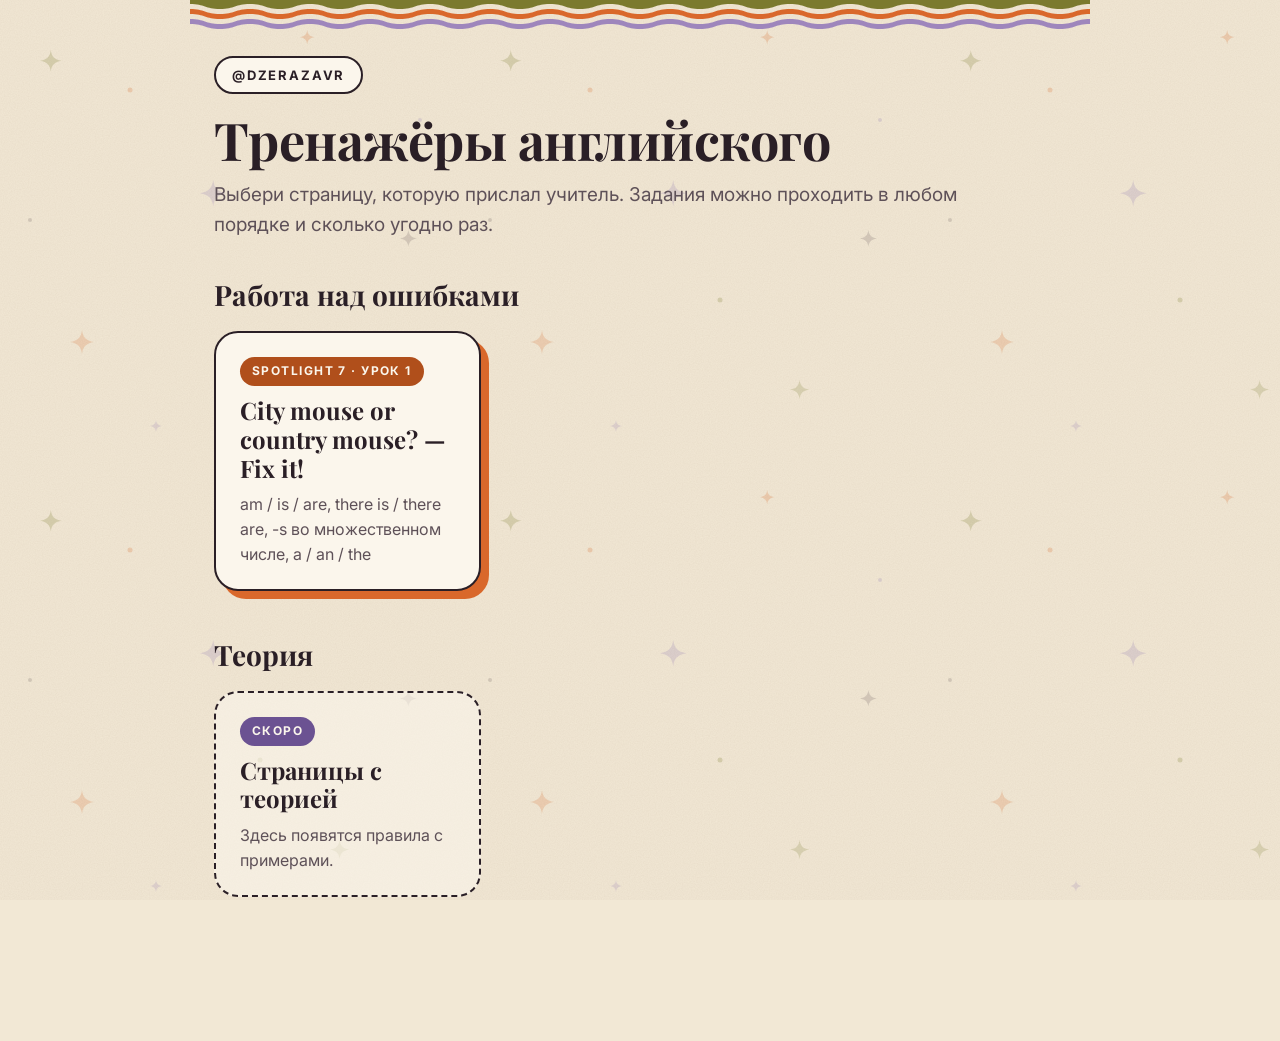
==== index.html @ 7f0722b9 "Тренажёры английского: урок 1, отслеживание в Google Таблицу, дашборд учителя" ====
<!doctype html>
<html lang="ru">
<head>
  <meta charset="utf-8">
  <meta name="viewport" content="width=device-width, initial-scale=1">
  <title>Тренажёры английского · @dzerazavr</title>
  <link rel="preconnect" href="https://fonts.googleapis.com">
  <link rel="preconnect" href="https://fonts.gstatic.com" crossorigin>
  <link href="https://fonts.googleapis.com/css2?family=Inter:wght@400;500;600;700&family=Playfair+Display:ital,wght@0,700;1,600&display=swap" rel="stylesheet">
  <link rel="stylesheet" href="assets/css/theme.css">
</head>
<body>
  <main class="wrap">
    <header class="page-head">
      <div class="page-head__top">
        <span class="kicker">@dzerazavr</span>
      </div>
      <h1 class="page-title">Тренажёры английского</h1>
      <p class="page-sub">Выбери страницу, которую прислал учитель. Задания можно проходить в любом порядке и сколько угодно раз.</p>
    </header>

    <h2 class="section-title">Работа над ошибками</h2>
    <div class="tiles">
      <a class="tile" data-color="orange" href="lessons/spotlight7-u01-errors/">
        <span class="tile__tag">Spotlight 7 · Урок 1</span>
        <h3 class="tile__title">City mouse or country mouse? — Fix it!</h3>
        <p class="tile__text">am / is / are, there is / there are, -s во множественном числе, a / an / the</p>
      </a>
    </div>

    <h2 class="section-title">Теория</h2>
    <div class="tiles">
      <div class="tile tile--soon" data-color="lavender">
        <span class="tile__tag">Скоро</span>
        <h3 class="tile__title">Страницы с теорией</h3>
        <p class="tile__text">Здесь появятся правила с примерами.</p>
      </div>
    </div>
  </main>

  <script>
    // ссылки каталога сохраняют ?s=…&n=…, чтобы ученик не терялся
    (function () {
      if (!location.search) return;
      document.querySelectorAll('a.tile').forEach(function (a) {
        a.href = a.getAttribute('href') + location.search;
      });
    })();
  </script>
</body>
</html>
---- assets/css/theme.css ----
/* ==========================================================================
   theme.css — общий дизайн «Whimsical Retro» для тренажёров и дашборда
   Палитра: кремовая бумага, олива, жжёный оранжевый, лаванда, бордо, охра,
   тёмно-сливовый текст. Мотивы: искры-звёздочки, волнистые полосы, пухлые звёзды.
   Подключение в <head>:
   <link rel="preconnect" href="https://fonts.googleapis.com">
   <link rel="preconnect" href="https://fonts.gstatic.com" crossorigin>
   <link href="https://fonts.googleapis.com/css2?family=Inter:wght@400;500;600;700&family=Playfair+Display:ital,wght@0,700;1,600&display=swap" rel="stylesheet">
   Цвет упражнения: data-color = olive | orange | lavender | berry | mustard
   ========================================================================== */

:root {
  /* бумага и текст */
  --bg: #F2E8D5;
  --paper: #FBF6EC;
  --cream: #EADFC7;          /* подложки: банк слов, карточки на дашборде */
  --line: #D6C7A8;
  --ink: #2A1F26;            /* тёмно-сливовый вместо чёрного */
  --ink-soft: #5E5158;

  /* палитра: основной / глубокий (для текста и плашек) / светлый / тёмный текст на светлом */
  --olive: #7B7A2E;      --olive-deep: #5C5C1F;      --olive-tint: #E5E3C4;      --olive-ink: #43441A;
  --orange: #D9682B;     --orange-deep: #B04F1B;     --orange-tint: #F6DAC6;     --orange-ink: #8A3A12;
  --lavender: #9E86BC;   --lavender-deep: #6B5292;   --lavender-tint: #E7DFF0;   --lavender-ink: #4E3A70;
  --berry: #7E2335;      --berry-deep: #7E2335;      --berry-tint: #F1D5D8;      --berry-ink: #6A1C2C;
  --mustard: #D49A2A;    --mustard-deep: #C8891E;    --mustard-tint: #F6E5BC;    --mustard-ink: #74500E;
  --pink: #E9A3B0;
  --butter: #E5D266;

  /* формы и шрифты */
  --radius-card: 26px;
  --radius-chip: 14px;
  --font-head: 'Playfair Display', Georgia, 'Times New Roman', serif;
  --font-body: 'Inter', system-ui, -apple-system, 'Segoe UI', Roboto, sans-serif;
  --fs-body: 19px;
  --fs-task: 21px;
  --ease: cubic-bezier(.2, .8, .2, 1);

  /* цвет текущего упражнения (переопределяется через data-color) */
  --c: var(--olive);
  --c-deep: var(--olive-deep);
  --c-tint: var(--olive-tint);
  --c-text: var(--olive-deep);
  --tab-ink: #FBF6EC;

  /* искры-звёздочки и пухлая звезда (используются в фоне и значках) */
  --sparkle: url("data:image/svg+xml,%3Csvg xmlns='http://www.w3.org/2000/svg' viewBox='0 0 24 24'%3E%3Cpath fill='%23FBF6EC' d='M12 0c.9 7.4 4.1 10.6 12 12-7.9 1.4-11.1 4.6-12 12-.9-7.4-4.1-10.6-12-12 7.9-1.4 11.1-4.6 12-12z'/%3E%3C/svg%3E");
}

*, *::before, *::after { box-sizing: border-box; }
[hidden] { display: none !important; }
html { -webkit-text-size-adjust: 100%; scroll-behavior: smooth; }

body {
  margin: 0;
  min-height: 100vh;
  background-color: var(--bg);
  color: var(--ink);
  font: 400 var(--fs-body)/1.55 var(--font-body);
  overflow-x: hidden;
  -webkit-font-smoothing: antialiased;
}

/* искры-звёздочки по фону */
body::before {
  content: "";
  position: fixed;
  inset: 0;
  z-index: -2;
  pointer-events: none;
  opacity: .5;
  background-size: 460px 460px;
  background-image: url("data:image/svg+xml,%3Csvg xmlns='http://www.w3.org/2000/svg' width='460' height='460'%3E%3Cdefs%3E%3Cpath id='s' d='M12 0c.9 7.4 4.1 10.6 12 12-7.9 1.4-11.1 4.6-12 12-.9-7.4-4.1-10.6-12-12 7.9-1.4 11.1-4.6 12-12z'/%3E%3C/defs%3E%3Cuse href='%23s' fill='%237B7A2E' fill-opacity='.45' transform='translate(40 50) scale(.9)'/%3E%3Cuse href='%23s' fill='%23D9682B' fill-opacity='.45' transform='translate(300 30) scale(.6)'/%3E%3Cuse href='%23s' fill='%239E86BC' fill-opacity='.5' transform='translate(200 180) scale(1.1)'/%3E%3Cuse href='%23s' fill='%232A1F26' fill-opacity='.3' transform='translate(400 230) scale(.7)'/%3E%3Cuse href='%23s' fill='%23D9682B' fill-opacity='.4' transform='translate(70 330) scale(1)'/%3E%3Cuse href='%23s' fill='%237B7A2E' fill-opacity='.4' transform='translate(330 380) scale(.8)'/%3E%3Cuse href='%23s' fill='%239E86BC' fill-opacity='.45' transform='translate(150 420) scale(.5)'/%3E%3Ccircle cx='130' cy='90' r='2.5' fill='%23D9682B' fill-opacity='.45'/%3E%3Ccircle cx='260' cy='300' r='2.5' fill='%237B7A2E' fill-opacity='.45'/%3E%3Ccircle cx='420' cy='120' r='2' fill='%239E86BC' fill-opacity='.5'/%3E%3Ccircle cx='30' cy='220' r='2' fill='%232A1F26' fill-opacity='.3'/%3E%3C/svg%3E");
}

/* зернистость бумаги */
body::after {
  content: "";
  position: fixed;
  inset: 0;
  z-index: -1;
  pointer-events: none;
  opacity: .18;
  mix-blend-mode: multiply;
  background-image: url("data:image/svg+xml,%3Csvg xmlns='http://www.w3.org/2000/svg' width='200' height='200'%3E%3Cfilter id='n'%3E%3CfeTurbulence type='fractalNoise' baseFrequency='.85' numOctaves='2' stitchTiles='stitch'/%3E%3CfeColorMatrix values='0 0 0 0 .35 0 0 0 0 .28 0 0 0 0 .2 0 0 0 .55 0'/%3E%3C/filter%3E%3Crect width='200' height='200' filter='url(%23n)'/%3E%3C/svg%3E");
}

h1, h2, h3, h4 { font-family: var(--font-head); font-weight: 700; line-height: 1.15; margin: 0 0 .5em; }
a { color: var(--lavender-deep); }
p { margin: 0 0 .8em; }
code { font-size: .85em; }

:focus-visible { outline: 3px solid var(--lavender-deep); outline-offset: 3px; border-radius: 6px; }

.sr-only {
  position: absolute; width: 1px; height: 1px; padding: 0; margin: -1px;
  overflow: hidden; clip: rect(0 0 0 0); white-space: nowrap; border: 0;
}
.muted { color: var(--ink-soft); }
.small { font-size: 15px; }

/* ---------- каркас страницы ---------- */

.wrap { max-width: 900px; margin: 0 auto; padding: 0 24px 96px; }
.wrap--wide { max-width: 1180px; }

.page-head { margin-bottom: 24px; }
/* волнистые полосы сверху страницы */
.page-head::before {
  content: "";
  display: block;
  height: 30px;
  margin: 0 -24px 26px;
  background-size: 120px 30px;
  background-repeat: repeat-x;
  background-image: url("data:image/svg+xml,%3Csvg xmlns='http://www.w3.org/2000/svg' width='120' height='30'%3E%3Cpath d='M0 0h120v4c-15 0-15 5-30 5S75 4 60 4 45 9 30 9 15 4 0 4z' fill='%237B7A2E'/%3E%3Cpath d='M0 9c15 0 15 5 30 5s15-5 30-5 15 5 30 5 15-5 30-5v5c-15 0-15 5-30 5s-15-5-30-5-15 5-30 5S15 14 0 14z' fill='%23D9682B'/%3E%3Cpath d='M0 19c15 0 15 5 30 5s15-5 30-5 15 5 30 5 15-5 30-5v5c-15 0-15 5-30 5s-15-5-30-5-15 5-30 5S15 24 0 24z' fill='%239E86BC'/%3E%3C/svg%3E");
}
.page-head__top {
  display: flex; justify-content: space-between; align-items: center;
  gap: 12px; flex-wrap: wrap; margin-bottom: 18px;
}
.kicker {
  display: inline-flex; align-items: center; gap: 8px;
  font-size: 13px; font-weight: 700; letter-spacing: .14em; text-transform: uppercase;
  color: var(--ink);
  padding: 7px 16px;
  background: var(--paper);
  border: 2px solid var(--ink);
  border-radius: 999px;
}
.hello {
  font: italic 600 20px/1 var(--font-head);
  background: var(--berry);
  color: var(--paper);
  border-radius: 999px;
  padding: 11px 20px;
}
.page-title { font-size: clamp(32px, 5.4vw, 52px); line-height: 1.08; margin: 0 0 12px; letter-spacing: -.01em; }
.page-sub { font-size: 19px; color: var(--ink-soft); margin: 0; max-width: 62ch; }

/* полоска прогресса (липкая) */
.progress-bar {
  position: sticky; top: 0; z-index: 30;
  margin: 24px -24px 0; padding: 12px 24px;
  background: rgba(242, 232, 213, .92);
  backdrop-filter: blur(6px);
  -webkit-backdrop-filter: blur(6px);
}
.progress { display: flex; gap: 6px; }
.progress__seg {
  flex: 1; height: 10px; border-radius: 99px; background: var(--cream);
  transition: background .4s var(--ease);
}
.progress__seg.is-current { background: var(--mustard); }
.progress__seg.is-done { background: var(--olive); }
.progress__seg.is-done.has-errors { background: linear-gradient(90deg, var(--olive) 60%, var(--orange) 60%); }
.progress__label { font-size: 15px; color: var(--ink-soft); margin-top: 6px; }

/* ---------- кнопки ---------- */

.btn {
  appearance: none; border: 0; cursor: pointer;
  display: inline-flex; align-items: center; justify-content: center; gap: 8px;
  font: 700 18px/1 var(--font-body);
  padding: 15px 26px;
  border-radius: 999px;
  background: var(--berry);
  color: var(--paper);
  box-shadow: 0 4px 0 #4C1320;
  text-decoration: none;
  transition: transform .15s var(--ease), box-shadow .15s var(--ease), background .2s;
}
.btn:hover { transform: translateY(-2px); box-shadow: 0 6px 0 #4C1320; }
.btn:active { transform: translateY(2px); box-shadow: 0 2px 0 #4C1320; }
.btn[disabled] { opacity: .45; cursor: not-allowed; transform: none; box-shadow: 0 4px 0 #4C1320; }
.btn--olive { background: var(--olive-deep); box-shadow: 0 4px 0 #393912; }
.btn--olive:hover { box-shadow: 0 6px 0 #393912; }
.btn--olive:active { box-shadow: 0 2px 0 #393912; }
.btn--olive[disabled] { box-shadow: 0 4px 0 #393912; }
.btn--ghost { background: var(--paper); color: var(--ink); box-shadow: inset 0 0 0 2px var(--ink); }
.btn--ghost:hover, .btn--ghost:active { box-shadow: inset 0 0 0 2px var(--ink), 3px 3px 0 var(--c); }
.btn--small { font-size: 16px; padding: 10px 18px; }

/* ---------- карточка упражнения ---------- */
/* <section class="ex" data-color="olive">
     <div class="ex__tab"><span class="ex__num">1</span> Words</div>
     <div class="ex__card"> … </div>
   </section> */

.ex {
  position: relative;
  isolation: isolate;
  margin: 64px 0 56px;
}
.ex[data-color="olive"]    { --c: var(--olive);    --c-deep: var(--olive-deep);    --c-tint: var(--olive-tint);    --c-text: var(--olive-deep);    --tab-ink: var(--paper); }
.ex[data-color="orange"]   { --c: var(--orange);   --c-deep: var(--orange-deep);   --c-tint: var(--orange-tint);   --c-text: var(--orange-deep);   --tab-ink: var(--paper); }
.ex[data-color="lavender"] { --c: var(--lavender); --c-deep: var(--lavender-deep); --c-tint: var(--lavender-tint); --c-text: var(--lavender-deep); --tab-ink: var(--paper); }
.ex[data-color="berry"]    { --c: var(--berry);    --c-deep: var(--berry-deep);    --c-tint: var(--berry-tint);    --c-text: var(--berry);         --tab-ink: var(--paper); }
.ex[data-color="mustard"]  { --c: var(--mustard);  --c-deep: var(--mustard-deep);  --c-tint: var(--mustard-tint);  --c-text: var(--mustard-ink);   --tab-ink: var(--ink); }

/* смещённая цветная подложка */
.ex::before {
  content: "";
  position: absolute;
  inset: 0;
  z-index: -1;
  transform: translate(10px, 10px);
  border: 2px solid var(--ink);
  border-radius: var(--radius-card);
  background-color: var(--c);
}
/* искорка в углу карточки */
.ex__card::after {
  content: "";
  position: absolute;
  right: -14px; top: -14px;
  width: 30px; height: 30px;
  background: url("data:image/svg+xml,%3Csvg xmlns='http://www.w3.org/2000/svg' viewBox='0 0 24 24'%3E%3Cpath fill='%232A1F26' d='M12 0c.9 7.4 4.1 10.6 12 12-7.9 1.4-11.1 4.6-12 12-.9-7.4-4.1-10.6-12-12 7.9-1.4 11.1-4.6 12-12z'/%3E%3C/svg%3E") center/contain no-repeat;
  pointer-events: none;
}

/* ярлык-таблетка с пухлой звездой */
.ex__tab {
  position: absolute;
  left: 26px; top: 0;
  transform: translateY(-50%);
  z-index: 2;
  display: inline-flex; align-items: center; gap: 10px;
  max-width: calc(100% - 52px);
  padding: 8px 20px 8px 8px;
  background: var(--c-deep);
  color: var(--tab-ink);
  font: 700 14px/1.2 var(--font-body);
  letter-spacing: .12em;
  text-transform: uppercase;
  border: 2px solid var(--ink);
  border-radius: 999px;
}
.ex__num {
  display: inline-grid; place-items: center; flex: none;
  width: 34px; height: 34px;
  background: var(--butter);
  color: var(--ink);
  font: 700 15px/1 var(--font-body);
  letter-spacing: 0;
  clip-path: polygon(50% 0, 64.5% 14.9%, 85.4% 14.6%, 85.1% 35.5%, 100% 50%, 85.1% 64.5%, 85.4% 85.4%, 64.5% 85.1%, 50% 100%, 35.5% 85.1%, 14.6% 85.4%, 14.9% 64.5%, 0 50%, 14.9% 35.5%, 14.6% 14.6%, 35.5% 14.9%);
}
.ex[data-color="mustard"] .ex__num { background: var(--paper); }

.ex__card {
  position: relative;
  background: var(--paper);
  border: 2px solid var(--ink);
  border-radius: var(--radius-card);
  padding: 44px 42px 34px;
}
.ex__card > * { position: relative; }

.ex__instr { font-size: var(--fs-task); font-weight: 600; line-height: 1.4; margin: 0 0 8px; }
.ex__score { font-size: 15px; font-weight: 600; color: var(--ink-soft); }
.ex__actions { display: flex; flex-wrap: wrap; align-items: center; gap: 14px; margin-top: 28px; }
.ex.is-locked .ex__card { opacity: .55; }

/* подсказка-«лампочка» */
.hint { margin: 10px 0 22px; }
.hint > summary {
  list-style: none; cursor: pointer;
  display: inline-flex; align-items: center; gap: 8px;
  padding: 7px 16px 7px 12px;
  border-radius: 999px;
  background: var(--mustard-tint);
  color: var(--mustard-ink);
  font-size: 16px; font-weight: 700;
  transition: background .2s;
}
.hint > summary::-webkit-details-marker { display: none; }
.hint > summary::before {
  content: ""; width: 20px; height: 20px; flex: none;
  background: url("data:image/svg+xml,%3Csvg xmlns='http://www.w3.org/2000/svg' viewBox='0 0 24 24' fill='none' stroke='%2374500E' stroke-width='2' stroke-linecap='round' stroke-linejoin='round'%3E%3Cpath d='M9 18h6M10 21h4M12 3a6 6 0 0 0-3.5 10.9c.6.5 1 1.2 1 2.1h5c0-.9.4-1.6 1-2.1A6 6 0 0 0 12 3z'/%3E%3C/svg%3E") center/contain no-repeat;
}
.hint > summary:hover { background: #F1D99C; }
.hint__body {
  margin-top: 12px; padding: 14px 18px;
  background: #FCF1D6;
  border-left: 4px solid var(--mustard);
  border-radius: 0 14px 14px 0;
  font-size: 18px;
  animation: fade-in .3s var(--ease);
}

/* ---------- пункты упражнения ---------- */

.items { list-style: none; padding: 0; margin: 0; }
.item {
  display: grid; grid-template-columns: 34px 1fr; gap: 6px 12px; align-items: baseline;
  padding: 16px 0;
  border-bottom: 2px dotted var(--line);
  font-size: var(--fs-task);
}
.item:last-child { border-bottom: 0; }
.item__n { font: italic 600 21px/1.6 var(--font-head); color: var(--c-text); }
.item__body { min-width: 0; }
.item__line { line-height: 2.1; }

/* ---------- карточки для перетаскивания и зоны сброса ---------- */

.bank {
  display: flex; flex-wrap: wrap; gap: 10px;
  padding: 16px; margin: 6px 0 18px;
  background: var(--cream);
  border-radius: 20px;
  min-height: 82px;
}
.chip {
  display: inline-flex; align-items: center; justify-content: center;
  min-height: 48px; padding: 8px 16px;
  background: var(--paper);
  border: 2px solid var(--ink);
  border-radius: var(--radius-chip);
  box-shadow: 3px 3px 0 var(--c);
  font: 500 19px/1.25 var(--font-body);
  color: var(--ink);
  text-align: center;
  cursor: grab;
  user-select: none; -webkit-user-select: none;
  touch-action: none;
  transition: transform .18s var(--ease), box-shadow .18s var(--ease), border-color .18s, opacity .18s, background .18s;
}
.chip:hover { transform: translate(-1px, -3px); box-shadow: 5px 6px 0 var(--c); }
.chip.is-selected { background: var(--c-tint); transform: translate(-1px, -3px); box-shadow: 5px 6px 0 var(--c-deep); }
.chip.is-dragging { opacity: .35; }
.chip.is-correct { background: var(--olive-tint); box-shadow: none; cursor: default; }
.chip.is-wrong { background: var(--orange-tint); box-shadow: 3px 3px 0 var(--orange); }
.chip[aria-disabled="true"] { cursor: default; }
.chip[aria-disabled="true"]:hover { transform: none; box-shadow: none; }

/* «призрак» карточки, который едет за курсором/пальцем */
.chip--ghost {
  position: fixed; z-index: 1000; pointer-events: none; margin: 0;
  transform: rotate(-3deg) scale(1.05);
  box-shadow: 6px 8px 0 var(--c);
  transition: none;
}

.drop {
  display: inline-flex; align-items: center; justify-content: center; flex-wrap: wrap; gap: 6px;
  min-height: 56px; min-width: 140px; padding: 4px;
  border: 2px dashed var(--ink-soft);
  border-radius: calc(var(--radius-chip) + 4px);
  background: rgba(234, 223, 199, .45);
  vertical-align: middle;
  transition: border-color .18s, background .18s;
}
.drop.is-target { border-color: var(--c-deep); background: var(--c-tint); }
.drop.is-over { border-style: solid; border-color: var(--c-deep); background: var(--c-tint); }
.drop.is-filled { border-color: transparent; background: transparent; }
.drop.is-correct { border: 2px solid var(--olive-deep); background: var(--olive-tint); }
.drop.is-wrong { border: 2px solid var(--orange-deep); background: var(--orange-tint); }
.drop.is-correct .chip, .drop.is-wrong .chip { border-color: transparent; background: transparent; box-shadow: none; }
.drop .chip { min-height: 44px; }
.drop--line { display: flex; justify-content: flex-start; width: 100%; min-height: 64px; padding: 6px; }

/* ---------- кнопки-таблетки (выбор варианта) ---------- */

.pills { display: inline-flex; flex-wrap: wrap; gap: 8px; vertical-align: middle; }
.pill {
  appearance: none; cursor: pointer;
  border: 2px solid var(--ink);
  background: var(--paper);
  border-radius: 999px;
  padding: 8px 18px;
  min-height: 44px;
  font: 600 18px/1.2 var(--font-body);
  color: var(--ink);
  transition: background .15s, box-shadow .15s, transform .15s var(--ease);
}
.pill:hover { box-shadow: 3px 3px 0 var(--c); transform: translate(-1px, -1px); }
.pill[aria-pressed="true"] { background: var(--c-tint); box-shadow: 3px 3px 0 var(--c-deep); }
.pill.is-correct { background: var(--olive-tint); border-color: var(--olive-deep); color: var(--olive-ink); box-shadow: none; }
.pill.is-wrong { background: var(--orange-tint); border-color: var(--orange-deep); color: var(--orange-ink); box-shadow: none; }
.pill[disabled] { cursor: default; transform: none; }
.pill[disabled]:not(.is-correct):not(.is-wrong) { opacity: .5; }

/* ---------- поля ввода ---------- */

.input {
  width: 100%;
  font: 500 20px/1.4 var(--font-body);
  color: var(--ink);
  padding: 12px 16px;
  background: #FFFCF5;
  border: 2px solid var(--ink-soft);
  border-radius: 14px;
  transition: border-color .15s, box-shadow .15s, background .15s;
}
.input:focus { outline: none; border-color: var(--ink); box-shadow: 4px 4px 0 var(--lavender); }
.input.is-correct { border-color: var(--olive-deep); background: var(--olive-tint); }
.input.is-wrong { border-color: var(--orange-deep); background: var(--orange-tint); }
.input--word { width: 220px; max-width: 100%; }
textarea.input { min-height: 220px; resize: vertical; line-height: 1.6; }

/* ---------- обратная связь ---------- */

.fb {
  display: flex; gap: 10px; align-items: flex-start;
  margin-top: 10px; padding: 10px 16px;
  border-radius: 14px;
  font-size: 17px; line-height: 1.5;
  animation: fade-in .3s var(--ease);
}
.fb__icon { font-weight: 700; flex: none; }
.fb--ok { background: var(--olive-tint); color: var(--olive-ink); }
.fb--ok .fb__icon::before { content: "✦"; }
.fb--bad { background: var(--orange-tint); color: var(--orange-ink); }
.fb--bad .fb__icon::before { content: "!"; }
.fb--show { background: var(--lavender-tint); color: var(--lavender-ink); }
.fb--show .fb__icon::before { content: "→"; }
.praise { font: italic 600 18px/1.3 var(--font-head); }

.shake { animation: shake .42s ease; }

/* ---------- цветовая разметка грамматики ---------- */

.g-subj, .g-verb, .g-art { border-radius: 6px; padding: 1px 4px; box-decoration-break: clone; -webkit-box-decoration-break: clone; }
.g-subj { background: #DEDDAF; }          /* подлежащее — олива */
.g-verb { background: #F4C7A6; }          /* глагол, am / is / are — оранжевый */
.g-art  { background: #D9CCEA; }          /* артикль — лаванда */
.g-end  { background: var(--butter); border-radius: 4px; padding: 0 2px; } /* окончание -s, -ing — жёлтый */
.g-was  { text-decoration: line-through; text-decoration-thickness: 2px; text-decoration-color: var(--orange); color: var(--ink-soft); }
.g-fill { font-weight: 700; border-bottom: 3px solid var(--mustard); }

.legend { display: flex; flex-wrap: wrap; gap: 8px 16px; font-size: 15px; color: var(--ink-soft); }
.legend span { display: inline-flex; align-items: center; gap: 6px; }

/* ---------- статус отправки ---------- */

.status {
  display: inline-flex; align-items: center; gap: 8px;
  padding: 8px 16px; border-radius: 999px;
  font-size: 16px; font-weight: 600;
}
.status--ok { background: var(--olive-tint); color: var(--olive-ink); }
.status--wait { background: var(--mustard-tint); color: var(--mustard-ink); }
.status--bad { background: var(--orange-tint); color: var(--orange-ink); }

/* ---------- экран «Как тебя зовут?» ---------- */

.gate {
  position: fixed; inset: 0; z-index: 2000;
  display: grid; place-items: center; padding: 16px;
  background: rgba(42, 31, 38, .4);
  backdrop-filter: blur(4px); -webkit-backdrop-filter: blur(4px);
  animation: fade-in .25s var(--ease);
}
.gate__box {
  width: 100%; max-width: 460px;
  background: var(--paper);
  border: 2px solid var(--ink);
  border-radius: var(--radius-card);
  padding: 36px 34px 32px;
  box-shadow: 12px 12px 0 var(--lavender);
}
.gate__box h2 { font-size: 30px; }
.gate__box form { display: grid; gap: 14px; margin-top: 18px; }

/* ---------- каталог ---------- */

.tiles { display: grid; grid-template-columns: repeat(auto-fill, minmax(260px, 1fr)); gap: 26px; margin: 20px 0 48px; }
.tile {
  display: flex; flex-direction: column; gap: 10px;
  padding: 24px 24px 22px;
  background: var(--paper);
  border: 2px solid var(--ink);
  border-radius: 24px;
  box-shadow: 8px 8px 0 var(--c);
  color: inherit; text-decoration: none;
  transition: transform .2s var(--ease), box-shadow .2s;
}
.tile:hover { transform: translate(-2px, -4px); box-shadow: 10px 12px 0 var(--c); }
.tile__tag {
  align-self: flex-start;
  font-size: 12px; font-weight: 700; letter-spacing: .12em; text-transform: uppercase;
  padding: 5px 12px; border-radius: 999px;
  background: var(--c-deep); color: var(--tab-ink);
}
.tile__title { font: 700 24px/1.2 var(--font-head); margin: 0; }
.tile__text { font-size: 16px; color: var(--ink-soft); margin: 0; }
.tile--soon { border-style: dashed; box-shadow: none; background: rgba(251, 246, 236, .6); pointer-events: none; }
.tile[data-color="olive"]    { --c: var(--olive);    --c-deep: var(--olive-deep);    --tab-ink: var(--paper); }
.tile[data-color="orange"]   { --c: var(--orange);   --c-deep: var(--orange-deep);   --tab-ink: var(--paper); }
.tile[data-color="lavender"] { --c: var(--lavender); --c-deep: var(--lavender-deep); --tab-ink: var(--paper); }
.tile[data-color="berry"]    { --c: var(--berry);    --c-deep: var(--berry);         --tab-ink: var(--paper); }
.tile[data-color="mustard"]  { --c: var(--mustard);  --c-deep: var(--mustard-deep);  --tab-ink: var(--ink); }

.section-title { font-size: 28px; margin: 40px 0 6px; }

/* ---------- элементы движков упражнений ---------- */

.ex__msg { font-size: 16px; font-weight: 600; }
.ex__msg.is-ok { color: var(--olive-ink); }
.ex__msg.is-bad { color: var(--orange-ink); }
.ex.is-complete .ex__tab::after { content: "✦"; margin-left: 2px; }

.item__q { display: flex; flex-wrap: wrap; align-items: center; gap: 10px 16px; }
.item__q--sentence { display: block; line-height: 2.5; }
.item__src { margin-bottom: 10px; }
.item__fb:empty { display: none; }

/* пропуск в предложении, куда подставляется выбранный вариант */
.blank {
  display: inline-block; min-width: 3.4em; padding: 0 6px; margin: 0 2px;
  text-align: center; font-weight: 700; color: var(--c-text);
  border-bottom: 3px solid var(--line);
  transition: border-color .2s;
}
.blank.is-set { border-color: var(--c); }

/* пары «фраза — перевод» */
.item__q--pair { display: grid; grid-template-columns: minmax(170px, 1fr) minmax(220px, 1.25fr); gap: 10px 20px; }
.item__q--pair .drop { width: 100%; }
.pair__en { font-weight: 600; }

.round.is-new { animation: fade-in .4s var(--ease); }
.round + .round { margin-top: 28px; padding-top: 24px; border-top: 2px dashed var(--line); }
.round__label { font: italic 600 18px/1.2 var(--font-head); color: var(--c-text); margin: 0 0 8px; }

.bank--small { min-height: 66px; padding: 10px; gap: 8px; margin: 0 0 10px; }
.bank--small .chip { min-height: 42px; padding: 6px 12px; }
.drop--line:empty::before { content: attr(data-empty); color: var(--ink-soft); font-size: 16px; padding: 0 8px; }
.drop.is-shown { border: 2px solid var(--lavender-deep); background: var(--lavender-tint); }
.chip--shown, .drop.is-shown .chip { border-color: transparent; background: transparent; box-shadow: none; cursor: default; }
.chip--shown:hover { transform: none; box-shadow: none; }
.sort-cols .chip.chip--shown { border: 2px dashed var(--lavender-deep); background: var(--lavender-tint); }

.word-src { font-weight: 600; min-width: 6em; }
.arrow { color: var(--ink-soft); }

/* сортировка по колонкам */
.sort-cols { display: grid; grid-template-columns: repeat(auto-fit, minmax(200px, 1fr)); gap: 16px; }
.sort-col__title { font: 700 19px/1.2 var(--font-head); margin: 0 0 8px; color: var(--c-text); }
.sort-col .drop { display: flex; flex-direction: column; align-items: stretch; min-height: 160px; width: 100%; padding: 8px; }

/* письменное задание */
.writing { display: grid; grid-template-columns: 1fr 260px; gap: 24px; align-items: start; }
.word-count { font-size: 15px; color: var(--ink-soft); margin-top: 6px; }
.checklist { list-style: none; padding: 16px 18px; margin: 0; background: var(--cream); border-radius: 18px; font-size: 16px; }
.checklist li + li { margin-top: 8px; }
.checklist label { display: flex; gap: 10px; align-items: flex-start; cursor: pointer; }
.checklist input { width: 20px; height: 20px; margin: 2px 0 0; accent-color: var(--olive-deep); flex: none; }
.checklist input:checked + span { text-decoration: line-through; color: var(--ink-soft); }
.sample { margin-top: 12px; padding: 12px 16px; background: #FCF1D6; border-radius: 14px; font-style: italic; }

/* итог */
.finish { text-align: center; margin: 56px 0 24px; }
.finish__text { color: var(--ink-soft); }
.result__top { display: flex; flex-wrap: wrap; align-items: baseline; gap: 8px 24px; margin-bottom: 8px; }
.result__score { font: 700 clamp(44px, 8vw, 66px)/1 var(--font-head); color: var(--c-text); }
.result__pct { font: italic 600 30px/1 var(--font-head); }
.result__cheer { font-size: 20px; margin: 6px 0 20px; }
.result__cheer strong { font: italic 600 22px/1 var(--font-head); }
.result h3 { font-size: 24px; margin: 28px 0 12px; }
.bars { display: grid; gap: 12px; }
.bar__head { display: flex; justify-content: space-between; gap: 12px; font-size: 16px; margin-bottom: 4px; }
.bar__track { height: 14px; border-radius: 99px; background: var(--orange-tint); overflow: hidden; }
.bar__fill { height: 100%; border-radius: 99px; background: var(--olive); transition: width .8s var(--ease); }
.mistakes { list-style: none; padding: 0; margin: 0; }
.mistakes li { padding: 12px 0; border-bottom: 2px dotted var(--line); font-size: 18px; }
.mistakes li:last-child { border-bottom: 0; }
.mistakes__q { color: var(--ink-soft); font-size: 15px; margin-bottom: 2px; }

/* ---------- анимации ---------- */

@keyframes fade-in { from { opacity: 0; transform: translateY(4px); } to { opacity: 1; transform: none; } }
@keyframes shake {
  0%, 100% { transform: translateX(0); }
  20% { transform: translateX(-6px); }
  40% { transform: translateX(6px); }
  60% { transform: translateX(-4px); }
  80% { transform: translateX(4px); }
}
@keyframes pop { 0% { transform: scale(1); } 50% { transform: scale(1.06); } 100% { transform: scale(1); } }
.pop { animation: pop .35s var(--ease); }

@media (prefers-reduced-motion: reduce) {
  *, *::before, *::after { animation: none !important; transition: none !important; scroll-behavior: auto !important; }
}

/* ---------- планшет и узкие экраны ---------- */

@media (max-width: 900px) {
  .writing { grid-template-columns: 1fr; }
}
@media (max-width: 640px) {
  :root { --fs-body: 18px; --fs-task: 19px; }
  .wrap { padding: 0 16px 72px; }
  .page-head::before { margin: 0 -16px 20px; }
  .progress-bar { margin: 20px -16px 0; padding: 10px 16px; }
  .ex { margin: 56px 0 48px; }
  .ex::before { transform: translate(7px, 7px); }
  .ex__tab { left: 16px; font-size: 13px; letter-spacing: .08em; }
  .ex__card { padding: 38px 20px 26px; }
  .item { grid-template-columns: 26px 1fr; }
  .drop { min-width: 110px; }
  .item__q--pair { grid-template-columns: 1fr; }
}
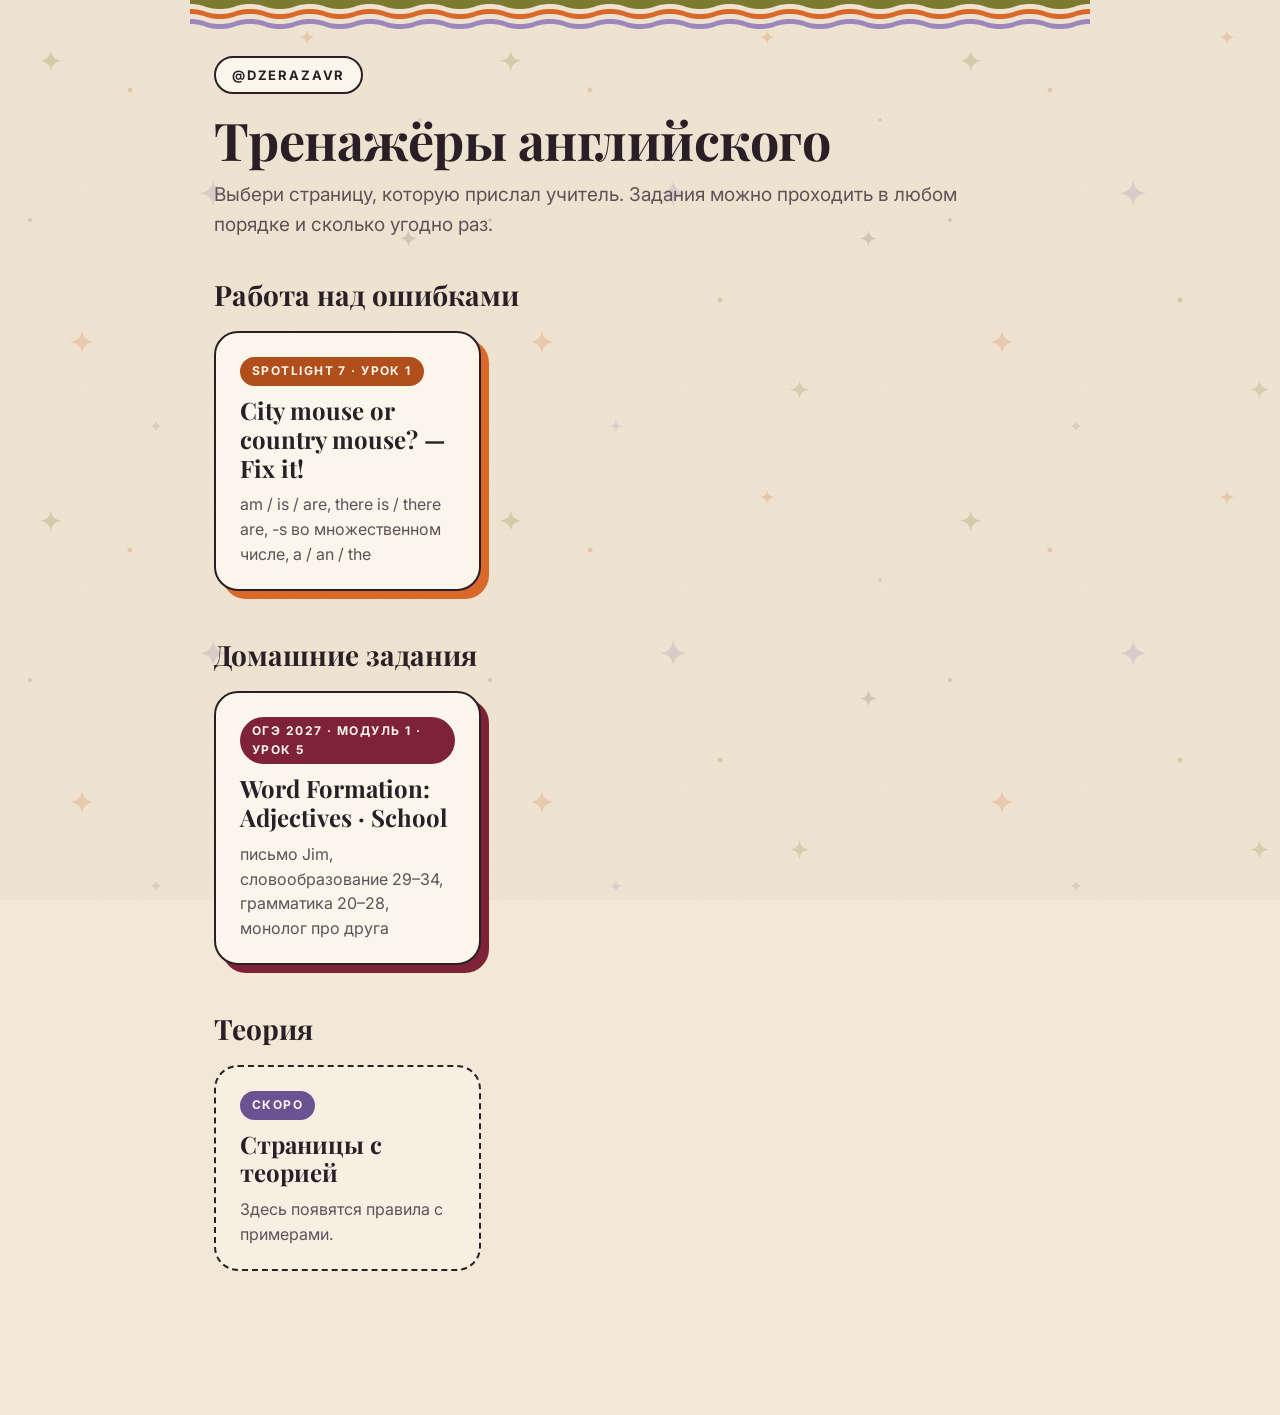
==== commit 414cd0d3: "Домашка ОГЭ для Стёпы: задания с РЕШУ ОГЭ, V2/V3, счётчик слов, письмо и монолог" ====
--- a/index.html
+++ b/index.html
@@ -28,6 +28,15 @@
       </a>
     </div>
 
+    <h2 class="section-title">Домашние задания</h2>
+    <div class="tiles">
+      <a class="tile" data-color="berry" href="lessons/oge27-m1-l05-homework/">
+        <span class="tile__tag">ОГЭ 2027 · Модуль 1 · Урок 5</span>
+        <h3 class="tile__title">Word Formation: Adjectives · School</h3>
+        <p class="tile__text">письмо Jim, словообразование 29–34, грамматика 20–28, монолог про друга</p>
+      </a>
+    </div>
+
     <h2 class="section-title">Теория</h2>
     <div class="tiles">
       <div class="tile tile--soon" data-color="lavender">
--- a/assets/css/theme.css
+++ b/assets/css/theme.css
@@ -285,6 +285,7 @@
   border-left: 4px solid var(--mustard);
   border-radius: 0 14px 14px 0;
   font-size: 18px;
+  white-space: pre-line;
   animation: fade-in .3s var(--ease);
 }
 
@@ -549,6 +550,38 @@
 .checklist input { width: 20px; height: 20px; margin: 2px 0 0; accent-color: var(--olive-deep); flex: none; }
 .checklist input:checked + span { text-decoration: line-through; color: var(--ink-soft); }
 .sample { margin-top: 12px; padding: 12px 16px; background: #FCF1D6; border-radius: 14px; font-style: italic; }
+
+/* метки времени и «каждый день» у упражнения */
+.ex__meta { display: flex; flex-wrap: wrap; gap: 8px; margin: -6px 0 12px; }
+.ex__badge, .ex__time { font-size: 13px; font-weight: 700; padding: 4px 12px; border-radius: 999px; }
+.ex__badge { background: var(--mustard-tint); color: var(--mustard-ink); }
+.ex__time { background: var(--cream); color: var(--ink-soft); }
+.ex__instr { white-space: pre-line; }
+.ex__task { font-size: 18px; white-space: pre-line; margin: 14px 0 0; }
+
+/* письмо от друга по переписке */
+.letter { margin: 16px 0 6px; padding: 18px 22px; background: #FFFCF5; border: 2px dashed var(--line); border-radius: 18px; font-size: 18px; }
+.letter__head { font-size: 15px; color: var(--ink-soft); white-space: pre-line; padding-bottom: 10px; margin-bottom: 10px; border-bottom: 1px solid var(--line); }
+.letter__body { white-space: pre-line; font-style: italic; }
+
+/* счётчик слов */
+.word-count.is-ok { color: var(--olive-ink); font-weight: 600; }
+.word-count.is-warn { color: var(--mustard-ink); font-weight: 600; }
+.word-count.is-bad { color: var(--orange-ink); font-weight: 600; }
+
+/* напоминание наверху страницы */
+.notice { display: flex; flex-wrap: wrap; align-items: center; gap: 10px 14px; margin-top: 16px; padding: 12px 18px; background: var(--paper); border: 2px solid var(--ink); border-radius: 18px; box-shadow: 4px 4px 0 var(--lavender); font-size: 17px; }
+.notice__due { font-weight: 700; padding: 3px 12px; border-radius: 999px; background: var(--berry); color: var(--paper); font-size: 14px; }
+
+/* задание на другом сайте */
+.link-card { display: flex; flex-wrap: wrap; align-items: center; justify-content: space-between; gap: 14px; padding: 16px 20px; background: var(--lavender-tint); border-radius: 18px; }
+.link-card__site { margin: 0; font-weight: 700; }
+.link-card__todo { margin: 4px 0 0; font-size: 16px; }
+.link-grid { display: grid; grid-template-columns: repeat(auto-fill, minmax(150px, 1fr)); gap: 10px; }
+.link-cell { display: grid; gap: 4px; }
+.link-cell__n { display: flex; align-items: baseline; gap: 8px; font: italic 600 20px/1.2 var(--font-head); color: var(--c-text); }
+.link-cell__w { font: 600 12px/1 var(--font-body); letter-spacing: .06em; color: var(--ink-soft); }
+.link-count { display: flex; flex-wrap: wrap; align-items: center; gap: 10px 12px; margin-top: 18px; }
 
 /* итог */
 .finish { text-align: center; margin: 56px 0 24px; }
